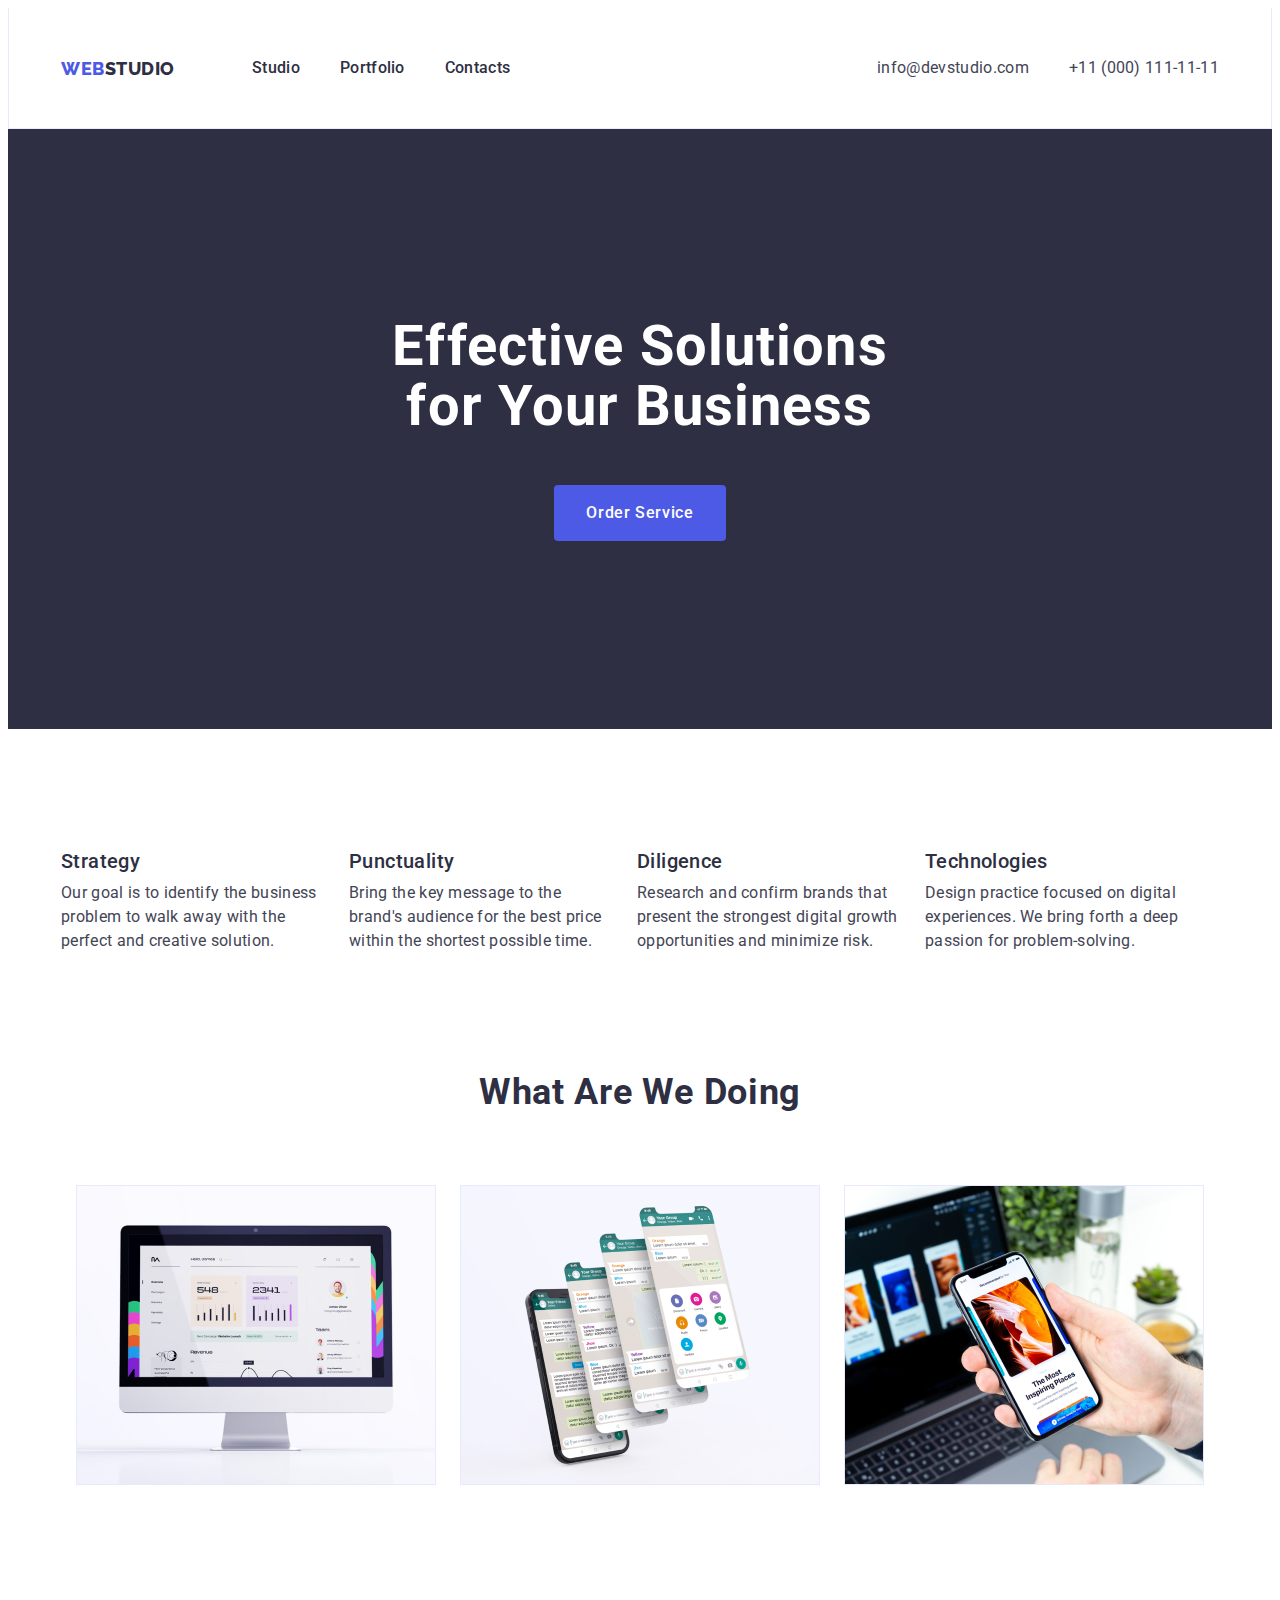
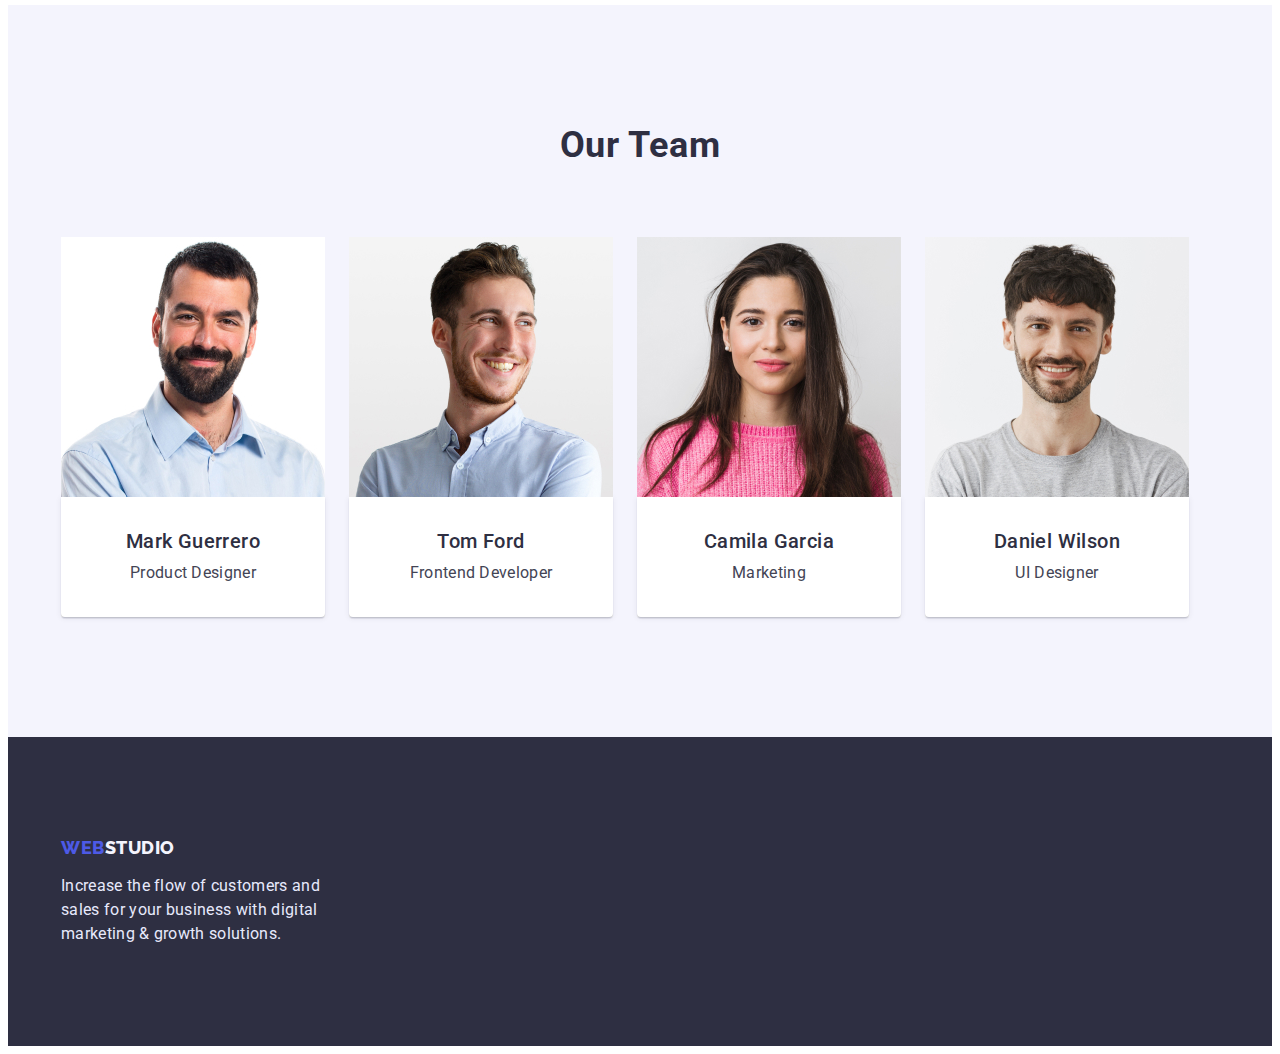
==== index.html @ a7edb8f1 "Initial commit" ====
<!DOCTYPE html>
<html lang="en">

<head>
    <meta charset="UTF-8">
    <meta http-equiv="X-UA-Compatible" content="IE=edge">
    <meta name="viewport" content="width=device-width, initial-scale=1.0">
    <title>WebStudio</title>

    <link rel="stylesheet" href="https://cdnjs.cloudflare.com/ajax/libs/modern-normalize/1.1.0/modern-normalize.min.css"
        integrity="sha512-wpPYUAdjBVSE4KJnH1VR1HeZfpl1ub8YT/NKx4PuQ5NmX2tKuGu6U/JRp5y+Y8XG2tV+wKQpNHVUX03MfMFn9Q=="
        crossorigin="anonymous" referrerpolicy="no-referrer" />
    <link rel="preconnect" href="https://fonts.googleapis.com">
    <link rel="preconnect" href="https://fonts.gstatic.com" crossorigin>
    <link href="https://fonts.googleapis.com/css2?family=Raleway:wght@800&family=Roboto:wght@400;500;700&display=swap"
        rel="stylesheet">

    <link rel="stylesheet" href="./css/styles.css">
</head>

<body>
    <!-- Шапка сайту. -->
    <header class="header">
        <div class="container header-container">
            <nav class="header-navigation"><!-- / слеш як силка, повернутись назад в <a href="/"> -->
                <a href="./index.html" class="logo-left link">
                    Web<span class="logo-right link">Studio</span>
                </a>
                <!--  Список елементів в якх є посилань -->
                <!-- header and links -->
                <ul class="header-list  list">
                    <li class="header-item">
                        <a class="nav-link link" href="./index.html">Studio</a>
                    </li>
                    <li class="header-item">
                        <a class="nav-link link" href="./portfolio.html">Portfolio</a>
                    </li>
                    <li class="header-item">
                        <a class="nav-link link" href="">Contacts</a>
                    </li>
                </ul>
            </nav>

            <!-- Список контактів  -->

            <address class="header-adderess">
                <ul class="adrdress-list list">
                    <li class="header-item">
                        <a class="address-link mail link" href="mailto:info@devstudio.com">info@devstudio.com</a>
                    </li>
                    <li class="header-item">
                        <a class="address-link phone link" href="tel:+110001111111"> +11 (000) 111-11-11</a>
                    </li>
                </ul>
            </address>
        </div>
    </header>
    <!-- hero image -  головний абзац сторінки  -->
    <main>
        <section class="hero-list">
            <div class="container">
                <h1 class="hero-title">Effective Solutions for Your Business</h1>
                <button type="button" class="button-hero">Order Service</button>
            </div>
        </section>


        <!-- section two  -->
        <section class="about">
            <div class="container">
                <h2 hidden class="section-title">Description</h2>
                <ul class="about-list list">
                    <li class="text-list">
                        <h3 class="about-headline-item">Strategy</h3>
                        <p class="about-text-item">Our goal is to identify the business
                            problem to walk away with the perfect and creative solution.</p>
                    </li>
                    <li class="text-list">
                        <h3 class="about-headline-item">Punctuality</h3>
                        <p class="about-text-item">Bring the key message to the brand's audience for the best price
                            within
                            the
                            shortest possible
                            time.
                        </p>
                    </li>
                    <li class="text-list">
                        <h3 class="about-headline-item">Diligence</h3>
                        <p class="about-text-item">Research and confirm brands that present the strongest digital growth
                            opportunities and minimize
                            risk.</p>
                    </li>
                    <li class="text-list">
                        <h3 class="about-headline-item">Technologies</h3>
                        <p class="about-text-item">Design practice focused on digital experiences. We bring forth a deep
                            passion
                            for
                            problem-solving.
                        </p>
                    </li>
                </ul>
            </div>
        </section>
        <!-- section tree -->
        <section class="doing">
            <div class="container">
                <h2 class="doing-title">What are we doing</h2>
                <ul class="doing-list list">
                    <li class="doing-item">
                        <img src="./images/image1.jpg" alt="The first picture" width="360">
                    </li>
                    <li class="doing-item">
                        <img src="./images/image2.jpg" alt="The second picture" width="360">
                    </li>
                    <li class="doing-item">
                        <img src="./images/image3.jpg" alt="The third picture" width="360">
                    </li>
                </ul>
            </div>
        </section>

        <!-- section four -->
        <section class="team">
            <div class="container">
                <h2 class="team-title">Our Team</h2>
                <ul class="team-list list">
                    <li class="team-img">
                        <img src="./images/employee1.jpg" alt="Mark Guerrero" width="264">
                        <div class="wrap-item">
                            <h3 class="team-headline-item">Mark Guerrero</h3>
                            <p class="team-text-item">Product Designer</p>
                        </div>
                    </li>
                    <li class="team-img">
                        <img src="./images/employee2.jpg" alt="Anna Lee" width="264">
                        <div class="wrap-item">
                            <h3 class="team-headline-item">Tom Ford</h3>
                            <p class="team-text-item">Frontend Developer</p>
                        </div>
                    </li>
                    <li class="team-img">
                        <img src="./images/employee3.jpg" alt="John Smith" width="264">
                        <div class="wrap-item">
                            <h3 class="team-headline-item">Camila Garcia</h3>
                            <p class="team-text-item">Marketing</p>
                        </div>
                    </li>
                    <li class="team-img">
                        <img src="./images/employee4.jpg" alt="Sarah Johnson" width="264">
                        <div class="wrap-item">
                            <h3 class="team-headline-item">Daniel Wilson</h3>
                            <p class="team-text-item">UI Designer</p>
                        </div>
                    </li>
                </ul>
            </div>
        </section>
    </main>
    <!-- Footer -->
    <footer class="footer-copyrigth">
        <div class="container">
            <a href="./index.html" class="logo-left link">
                Web<span class="logo-right-footer link">Studio</span>
            </a>
            <p class="footer-text">Increase the flow of customers and sales for your business with digital marketing &
                growth solutions.</p>
        </div>
    </footer>
</body>

</html>
---- css/styles.css ----
:root {
    --white-color: #FFFFFF;
    --color-navigation: #2E2F42;
    --logo-left: #4D5AE5;
    --logo-right: #2E2F42;
    --primary-text-color: #434455;
    --main-title-color: #ffffff;
    --background-color: #ffffff;
    --focus-hover: #404bbf;
    --btn-list-color: #ffffff;
    --btn-list-background: #404bbf;
    --background-title-color: #2e2f42;
}

p,
h1,
h2,
h3,
h4,
h5,
h6 {
    margin: 0;
}

ul {
    margin: 0;
    padding-left: 0;
}

button {
    cursor: pointer;
}

address {
    font-style: normal;
}

img {
    display: block;
}

body {
    font-family: "Roboto", sans-serif;
    color: var(--primary-text-color);
    background-color: var(--background-color);
}



/* ------------------------------------------------------------скидання---------------------------------------- */

.container {
    width: 1158px;
    padding-left: 15px;
    padding-right: 15px;
    margin: 0 auto;
}

.link {
    text-decoration: none;
}

.list {
    list-style: none;
}

/*------------------------------------------------------------- header----------------------------------------- */
.header {
    border: 1px solid #e7e9fc;
    border-top: transparent;
    padding: 24px 0px;
}

/*-------------------------------------------------------- logo------------------------------------------------ */
.logo-left {
    font-family: "Raleway", sans-serif;
    font-style: normal;
    font-weight: 800;
    font-size: 18px;
    line-height: 1.17;
    letter-spacing: 0.03em;
    text-transform: uppercase;
    color: var(--logo-left);
    box-sizing: content-box;
    width: 115px;
    margin-right: 76px;
}

.logo-right {
    color: var(--logo-right);
    margin-right: 75px;
}

/* navigation */

.header-navigation {
    display: flex;
    align-items: center;
    margin-right: auto;
}

.header-list {
    display: flex;
    gap: 40px;
}

.header-container {
    display: flex;
}

.nav-link {
    font-weight: 500;
    font-size: 16px;
    line-height: 1.5;
    letter-spacing: 0.02em;
    color: var(--color-navigation);
    text-decoration: none;
}

.nav-link:is(:hover, :focus) {
    color: var(--focus-hover);
}

/*--------------------------------------------- address header --------------------------------------------------*/

.header-adderess {}

.address-link {
    font-family: 'Roboto';
    font-style: normal;
    font-weight: 400;
    font-size: 16px;
    line-height: 24px;
    letter-spacing: 0.02em;
    color: var(--color-addres-link);
    text-decoration: none;
}

.address-link:is(:hover, :focus) {
    color: var(--focus-hover);
}

.adrdress-list {
    display: flex;
    align-items: center;
    margin-top: 24px;
    margin-bottom: 24px;
}

.mail {
    margin-right: 40px;
}

.phone {
    width: 150px;
}


/**------------------------------------------------ HERO-SECTION -------------------------------------------------*/

.hero-list {
    display: flex;
    background-color: var(--background-title-color);
    align-items: center;
    padding: 188px 0;
}

.hero-title {
    font-weight: 700;
    font-size: 56px;
    line-height: 1.07;
    text-align: center;
    letter-spacing: 0.02em;
    color: var(--main-title-color);
    width: 496px;
    margin: 0 auto;
}

.button-hero {
    font-family: "Roboto", sans-serif;
    font-style: normal;
    font-weight: 500;
    font-size: 16px;
    line-height: 1.5;
    letter-spacing: 0.04em;
    color: var(--main-title-color);
    background-color: #4d5ae5;
    cursor: pointer;
    border-radius: 4px;
    border: none;
    margin: 0 auto;
    display: flex;
    padding: 16px 32px;
    margin-top: 48px;
}

.button-hero:is(:focus, :hover) {
    background-color: var(--focus-hover);

}


/** ---------------------------------------------------SECTION two-------------------------------------------- */

.about {
    padding-top: 120px;
    padding-bottom: 120px;
}



.section-title {
    font-weight: 500;
    font-size: 20px;
    line-height: 1.2;
    letter-spacing: 0.02em;
    color: #2e2f42;
}

.about-list {
    display: flex;
    align-items: center;
    gap: 24px;
}

.text-list {
    width: 264px;
}

.about-headline-item {
    font-weight: 500;
    font-size: 20px;
    line-height: 1.2;
    letter-spacing: 0.02em;
    margin-bottom: 8px;
    color: var(--background-title-color);
}

.about-text-item {
    font-weight: 400;
    font-size: 16px;
    line-height: 1.5;
    letter-spacing: 0.02em;
    color: var(--primary-text-color);
}

/** -------------------------------------------------------SECTION TREE------------------------------------------ */
.doing {
    padding-bottom: 120px;
}

.doing-title {
    font-weight: 700;
    font-size: 36px;
    line-height: 1.11;
    text-align: center;
    letter-spacing: 0.02em;
    text-transform: capitalize;
    color: var(--background-title-color);
    margin-bottom: 72px;
}

.doing-list {
    display: flex;
    flex-wrap: wrap;
    gap: 24px;
    align-items: center;
    justify-content: center;
}

.doing-item {}

/*------------------------------------------------------------ SECTION FOUR ------------------------------------------------------------------*/
.team {
    padding-bottom: 120px;
    padding-top: 120px;
    background-color: #F4F4FD;
}

.team-title {
    margin-bottom: 72px;
    font-weight: 700;
    font-size: 36px;
    line-height: 40px;
    text-align: center;
    letter-spacing: 0.02em;
    text-transform: capitalize;
    color: var(--background-title-color);
}

.team-list {
    display: flex;
    align-items: center;
    gap: 24px;
}

.team-img {
    background-color: #FFFFFF;
}

.team-headline-item {
    font-weight: 500;
    font-size: 20px;
    line-height: 24px;
    text-align: center;
    letter-spacing: 0.02em;
    margin-bottom: 8px;
    color: var(--background-title-color);
}

.team-text-item {
    font-weight: 400;
    font-size: 16px;
    line-height: 24px;
    text-align: center;
    letter-spacing: 0.02em;
    color: var(--primary-text-color);
}

.wrap-item {
    padding-top: 32px;
    padding-left: 16px;
    padding-bottom: 32px;
    padding-right: 16px;
    box-shadow: 0px 1px 6px rgba(46, 47, 66, 0.08),
        0px 1px 1px rgba(46, 47, 66, 0.16), 0px 2px 1px rgba(46, 47, 66, 0.08);
    border-radius: 0px 0px 4px 4px;
}

/*----------------------------------------------------------------- FOOTER-------------------------------------------------------------------- */
.footer-copyrigth {
    padding-bottom: 100px;
    padding-top: 100px;
    background: #2E2F42;
}

.logo-left {
    font-family: 'Raleway';
    font-style: normal;
    font-weight: 800;
    font-size: 18px;
    line-height: 21px;
    display: flex;
    align-items: center;
    letter-spacing: 0.03em;
    text-transform: uppercase;
    color: #4D5AE5;
}

.logo-right-footer {
    font-family: 'Raleway';
    font-style: normal;
    font-weight: 800;
    font-size: 18px;
    line-height: 21px;
    display: flex;
    align-items: center;
    letter-spacing: 0.03em;
    text-transform: uppercase;
    color: #F4F4FD;
}

.footer-text {
    font-weight: 400;
    font-size: 16px;
    line-height: 1.5;
    letter-spacing: 0.02em;
    color: #E7E9FC;
    margin-top: 16px;
    width: 264px;
}

/*------------------------------------------------------------ PORTFOLIO----------------------------------------- */
.section-portfolio {
    background-color: var(--background-color);
    padding-bottom: 120px;
    padding-top: 96px;
}

.portfolio-btn-list {
    display: flex;
    gap: 24px;
    flex-direction: row;
    justify-content: center;
    align-items: center;
    margin-bottom: 72px;
}

.portfolio-list {
    display: flex;
    flex-wrap: wrap;
    gap: 48px 24px;
}

.portfolio-item {
    width: calc((100% - 48px) / 3);
}

.portfolio-subject {
    font-weight: 500;
    font-size: 20px;
    line-height: 24px;
    letter-spacing: 0.02em;
    color: var(--background-title-color);
    margin-bottom: 8px;
}

.text-item {
    font-weight: 400;
    font-size: 16px;
    line-height: 24px;
    letter-spacing: 0.02em;
    color: var(--primary-text-color);
}

.portfolio-wrap {
    padding-top: 32px;
    padding-left: 16px;
    padding-bottom: 32px;
    padding-right: 16px;
    border: 1px solid #e7e9fc;
    border-top: transparent;
}




/*------------------------------------------------------- SECTION BUTTON----------------------------------------- */

.btn-list {
    font-family: "Roboto", sans-serif;
    font-weight: 500;
    font-size: 16px;
    line-height: 1.5;
    letter-spacing: 0.04em;
    color: #4D5AE5;
    background-color: #F4F4FD;
    cursor: pointer;
    background: #F4F4FD;
    border: 1px solid #E7E9FC;
    border-radius: 4px;
    padding: 12px 24px;
}

.btn-list:is(:hover, :focus) {
    color: var(--btn-list-color);
    background-color: var(--btn-list-background);
}
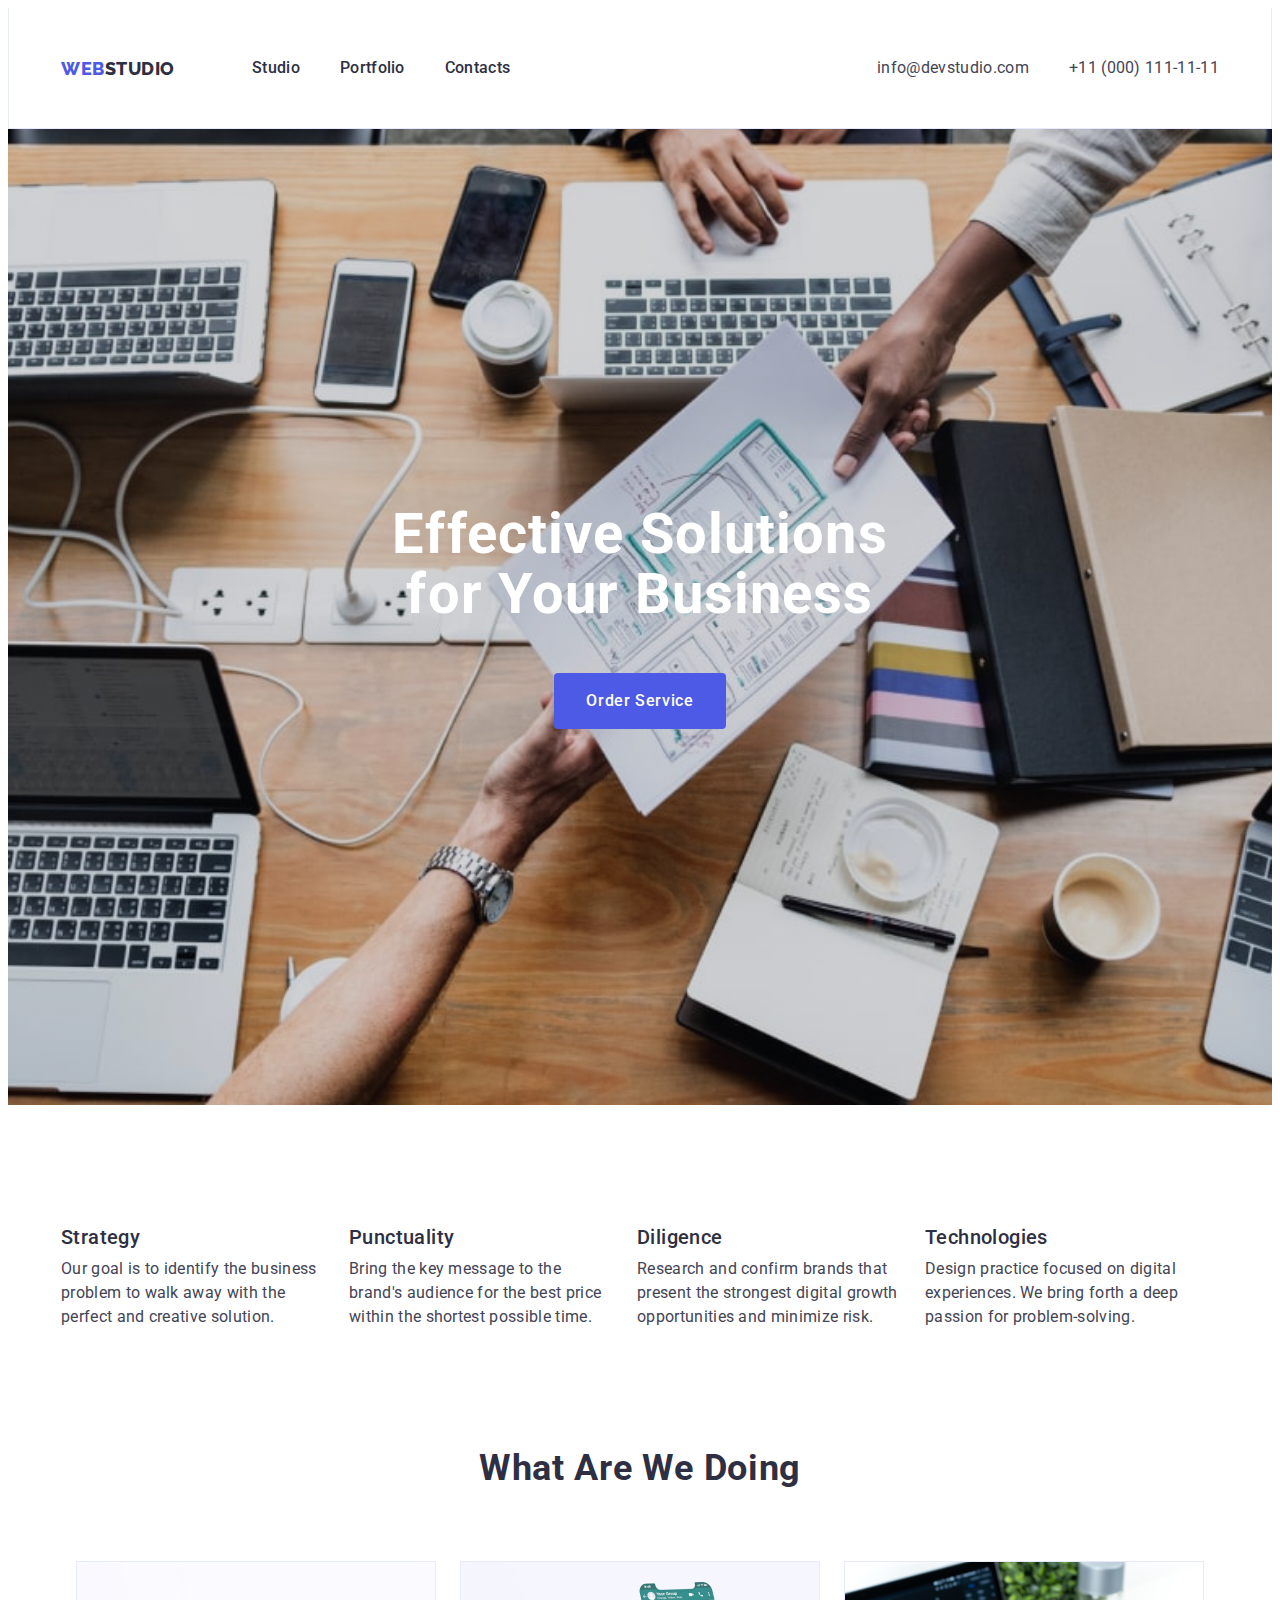
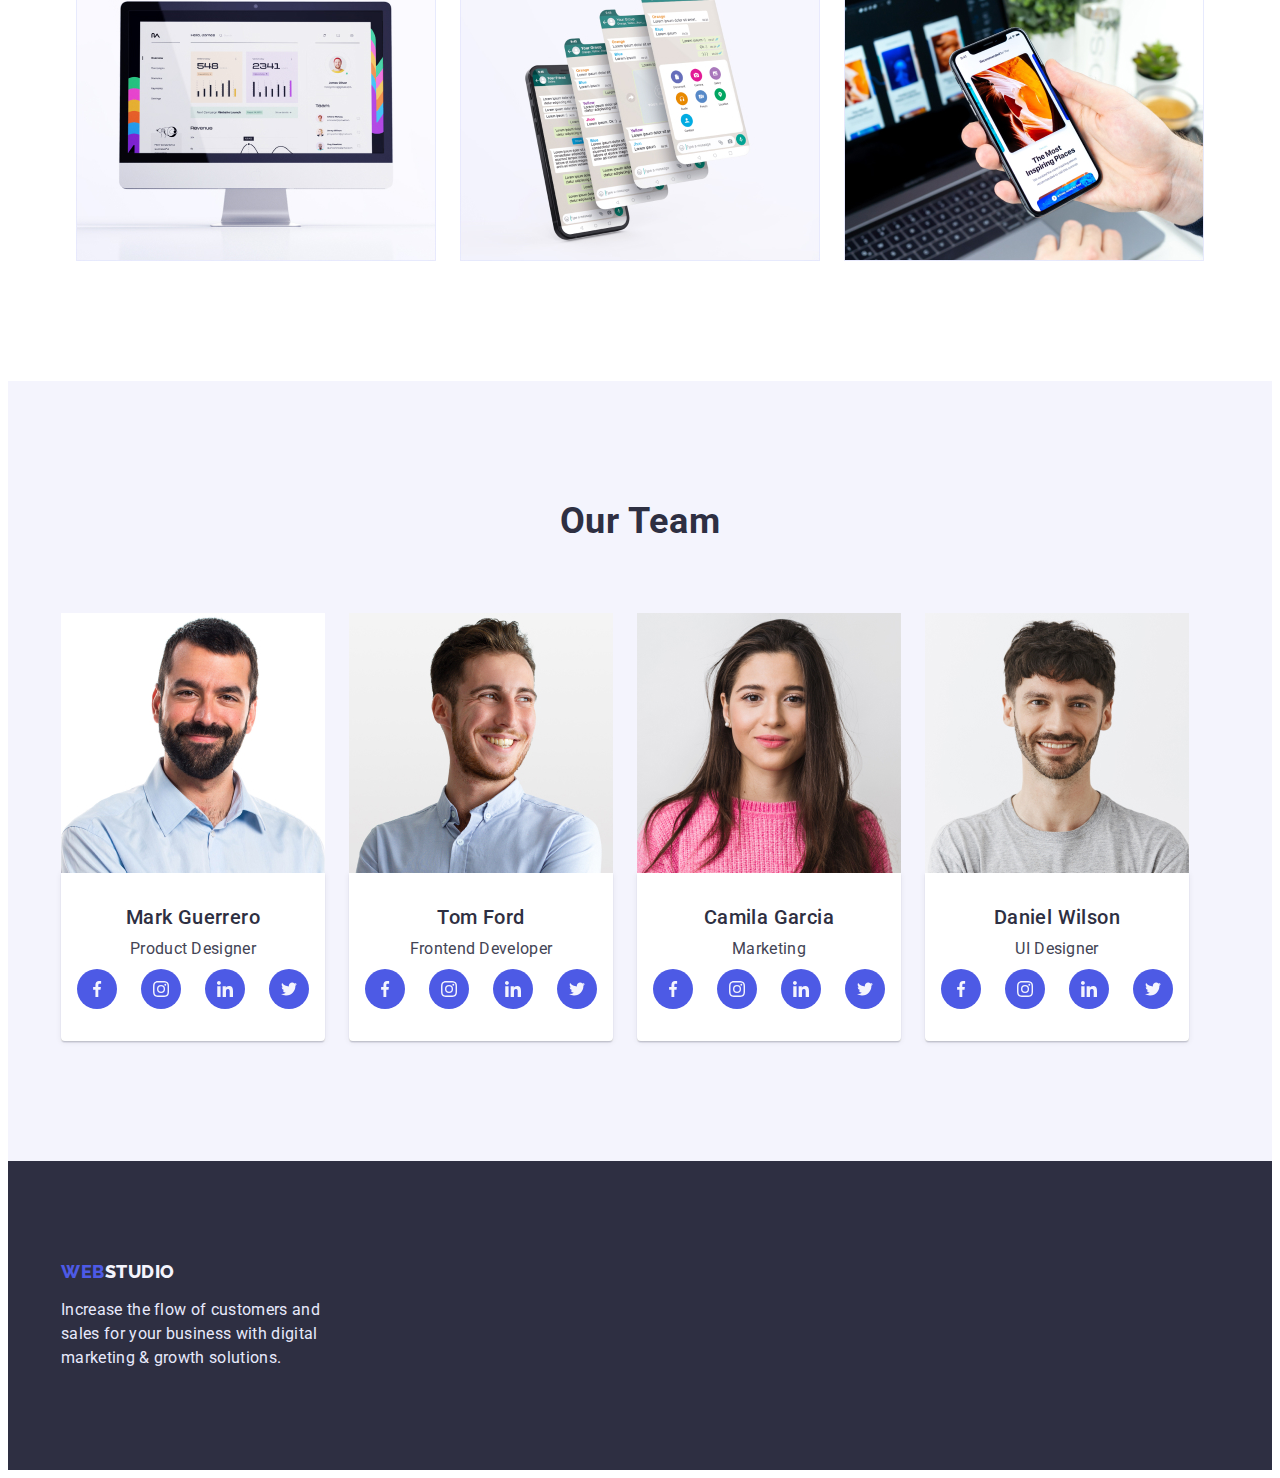
==== commit d301a16c: "добавив соц іконки" ====
--- a/index.html
+++ b/index.html
@@ -59,8 +59,10 @@
     <main>
         <section class="hero-list">
             <div class="container">
-                <h1 class="hero-title">Effective Solutions for Your Business</h1>
-                <button type="button" class="button-hero">Order Service</button>
+                <div class="hero-wrap">
+                    <h1 class="hero-title">Effective Solutions for Your Business</h1>
+                    <button type="button" class="button-hero">Order Service</button>
+                </div>
             </div>
         </section>
 
@@ -126,30 +128,150 @@
                 <ul class="team-list list">
                     <li class="team-img">
                         <img src="./images/employee1.jpg" alt="Mark Guerrero" width="264">
-                        <div class="wrap-item">
+                        <div class="team-wrap-item">
                             <h3 class="team-headline-item">Mark Guerrero</h3>
                             <p class="team-text-item">Product Designer</p>
+                            <ul class="team-soc-list list">
+                                <li class="team-soc-item">
+                                    <a href="" class="team-soc-link link">
+                                        <svg class="team-soc-icon" width="16px" height="16px">
+                                            <use href="./images/soc-photo/icons-soc.svg#icon-facebook"></use>
+                                        </svg>
+                                    </a>
+                                </li>
+                                <li class="team-soc-item">
+                                    <a href="" class="team-soc-link link">
+                                        <svg class="team-soc-icon" width="16px" height="16px">
+                                            <use href="./images/soc-photo/icons-soc.svg#icon-instagram"></use>
+                                        </svg>
+                                    </a>
+                                </li>
+                                <li class="team-soc-item">
+                                    <a href="" class="team-soc-link link">
+                                        <svg class="team-soc-icon" width="16px" height="16px">
+                                            <use href="./images/soc-photo/icons-soc.svg#icon-linkedin"></use>
+                                        </svg>
+                                    </a>
+                                </li>
+                                <li class="team-soc-item">
+                                    <a href="" class="team-soc-link link">
+                                        <svg class="team-soc-icon" width="16px" height="16px">
+                                            <use href="./images/soc-photo/icons-soc.svg#icon-twitter"></use>
+                                        </svg>
+                                    </a>
+                                </li>
+                            </ul>
                         </div>
                     </li>
                     <li class="team-img">
                         <img src="./images/employee2.jpg" alt="Anna Lee" width="264">
-                        <div class="wrap-item">
+                        <div class="team-wrap-item">
                             <h3 class="team-headline-item">Tom Ford</h3>
                             <p class="team-text-item">Frontend Developer</p>
+                            <ul class="team-soc-list list">
+                                <li class="team-soc-item">
+                                    <a href="" class="team-soc-link link">
+                                        <svg class="team-soc-icon" width="16px" height="16px">
+                                            <use href="./images/soc-photo/icons-soc.svg#icon-facebook"></use>
+                                        </svg>
+                                    </a>
+                                </li>
+                                <li class="team-soc-item">
+                                    <a href="" class="team-soc-link link">
+                                        <svg class="team-soc-icon" width="16px" height="16px">
+                                            <use href="./images/soc-photo/icons-soc.svg#icon-instagram"></use>
+                                        </svg>
+                                    </a>
+                                </li>
+                                <li class="team-soc-item">
+                                    <a href="" class="team-soc-link link">
+                                        <svg class="team-soc-icon" width="16px" height="16px">
+                                            <use href="./images/soc-photo/icons-soc.svg#icon-linkedin"></use>
+                                        </svg>
+                                    </a>
+                                </li>
+                                <li class="team-soc-item">
+                                    <a href="" class="team-soc-link link">
+                                        <svg class="team-soc-icon" width="16px" height="16px">
+                                            <use href="./images/soc-photo/icons-soc.svg#icon-twitter"></use>
+                                        </svg>
+                                    </a>
+                                </li>
+                            </ul>
                         </div>
                     </li>
                     <li class="team-img">
                         <img src="./images/employee3.jpg" alt="John Smith" width="264">
-                        <div class="wrap-item">
+                        <div class="team-wrap-item">
                             <h3 class="team-headline-item">Camila Garcia</h3>
                             <p class="team-text-item">Marketing</p>
+                            <ul class="team-soc-list list">
+                                <li class="team-soc-item">
+                                    <a href="" class="team-soc-link link">
+                                        <svg class="team-soc-icon" width="16px" height="16px">
+                                            <use href="./images/soc-photo/icons-soc.svg#icon-facebook"></use>
+                                        </svg>
+                                    </a>
+                                </li>
+                                <li class="team-soc-item">
+                                    <a href="" class="team-soc-link link">
+                                        <svg class="team-soc-icon" width="16px" height="16px">
+                                            <use href="./images/soc-photo/icons-soc.svg#icon-instagram"></use>
+                                        </svg>
+                                    </a>
+                                </li>
+                                <li class="team-soc-item">
+                                    <a href="" class="team-soc-link link">
+                                        <svg class="team-soc-icon" width="16px" height="16px">
+                                            <use href="./images/soc-photo/icons-soc.svg#icon-linkedin"></use>
+                                        </svg>
+                                    </a>
+                                </li>
+                                <li class="team-soc-item">
+                                    <a href="" class="team-soc-link link">
+                                        <svg class="team-soc-icon" width="16px" height="16px">
+                                            <use href="./images/soc-photo/icons-soc.svg#icon-twitter"></use>
+                                        </svg>
+                                    </a>
+                                </li>
+                            </ul>
                         </div>
                     </li>
                     <li class="team-img">
                         <img src="./images/employee4.jpg" alt="Sarah Johnson" width="264">
-                        <div class="wrap-item">
+                        <div class="team-wrap-item">
                             <h3 class="team-headline-item">Daniel Wilson</h3>
                             <p class="team-text-item">UI Designer</p>
+                            <ul class="team-soc-list list">
+                                <li class="team-soc-item">
+                                    <a href="" class="team-soc-link link">
+                                        <svg class="team-soc-icon" width="16px" height="16px">
+                                            <use href="./images/soc-photo/icons-soc.svg#icon-facebook"></use>
+                                        </svg>
+                                    </a>
+                                </li>
+                                <li class="team-soc-item">
+                                    <a href="" class="team-soc-link link">
+                                        <svg class="team-soc-icon" width="16px" height="16px">
+                                            <use href="./images/soc-photo/icons-soc.svg#icon-instagram"></use>
+                                        </svg>
+                                    </a>
+                                </li>
+                                <li class="team-soc-item">
+                                    <a href="" class="team-soc-link link">
+                                        <svg class="team-soc-icon" width="16px" height="16px">
+                                            <use href="./images/soc-photo/icons-soc.svg#icon-linkedin"></use>
+                                        </svg>
+                                    </a>
+                                </li>
+                                <li class="team-soc-item">
+                                    <a href="" class="team-soc-link link">
+                                        <svg class="team-soc-icon" width="16px" height="16px">
+                                            <use href="./images/soc-photo/icons-soc.svg#icon-twitter"></use>
+                                        </svg>
+                                    </a>
+                                </li>
+                            </ul>
                         </div>
                     </li>
                 </ul>
--- a/css/styles.css
+++ b/css/styles.css
@@ -158,11 +158,21 @@
 
 /**------------------------------------------------ HERO-SECTION -------------------------------------------------*/
 
+
 .hero-list {
     display: flex;
     background-color: var(--background-title-color);
     align-items: center;
+    background-color: #7e8291;
+    background-image: linear-gradient(rgba(25, 28, 38, 0.2), rgba(25, 28, 38, 0.2)), url(../images/hero-bg-min.jpg);
+    background-repeat: repeat;
+    background-position: center;
+    background-size: cover;
+    flex-grow: 1;
     padding: 188px 0;
+    max-width: 1440px;
+    height: 600px;
+    margin: 0 auto;
 }
 
 .hero-title {
@@ -315,9 +325,10 @@
     text-align: center;
     letter-spacing: 0.02em;
     color: var(--primary-text-color);
-}
-
-.wrap-item {
+    margin-bottom: 8px;
+}
+
+.team-wrap-item {
     padding-top: 32px;
     padding-left: 16px;
     padding-bottom: 32px;
@@ -325,6 +336,32 @@
     box-shadow: 0px 1px 6px rgba(46, 47, 66, 0.08),
         0px 1px 1px rgba(46, 47, 66, 0.16), 0px 2px 1px rgba(46, 47, 66, 0.08);
     border-radius: 0px 0px 4px 4px;
+}
+
+.team-soc-list {
+    display: flex;
+    justify-content: center;
+    gap: 24px;
+}
+
+.team-soc-item {
+    width: 40px;
+    height: 40px;
+}
+
+.team-soc-link {
+    width: 100%;
+    height: 100%;
+    border-radius: 50%;
+    background-color: var(--logo-left);
+    display: inline-block;
+    display: flex;
+    align-items: center;
+    justify-content: center;
+}
+
+.team-soc-icon {
+    fill: var(--background-color);
 }
 
 /*----------------------------------------------------------------- FOOTER-------------------------------------------------------------------- */
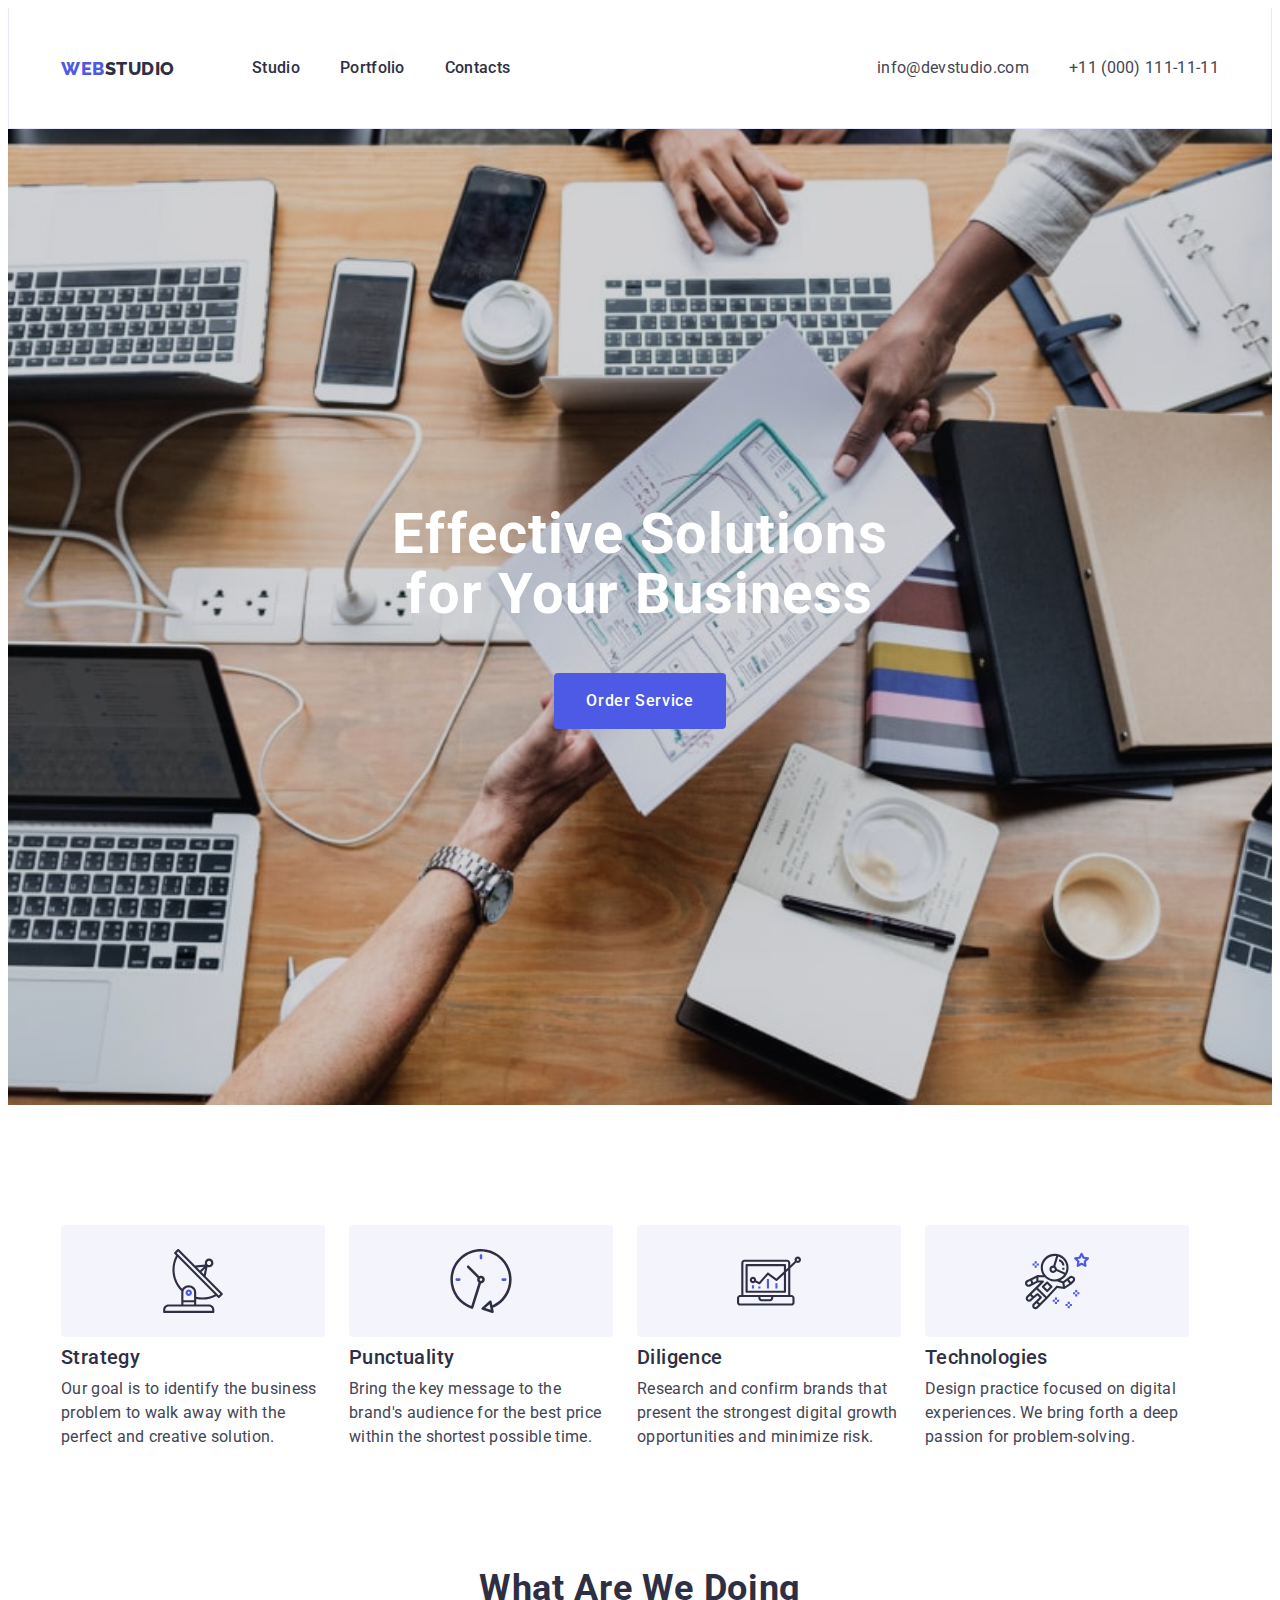
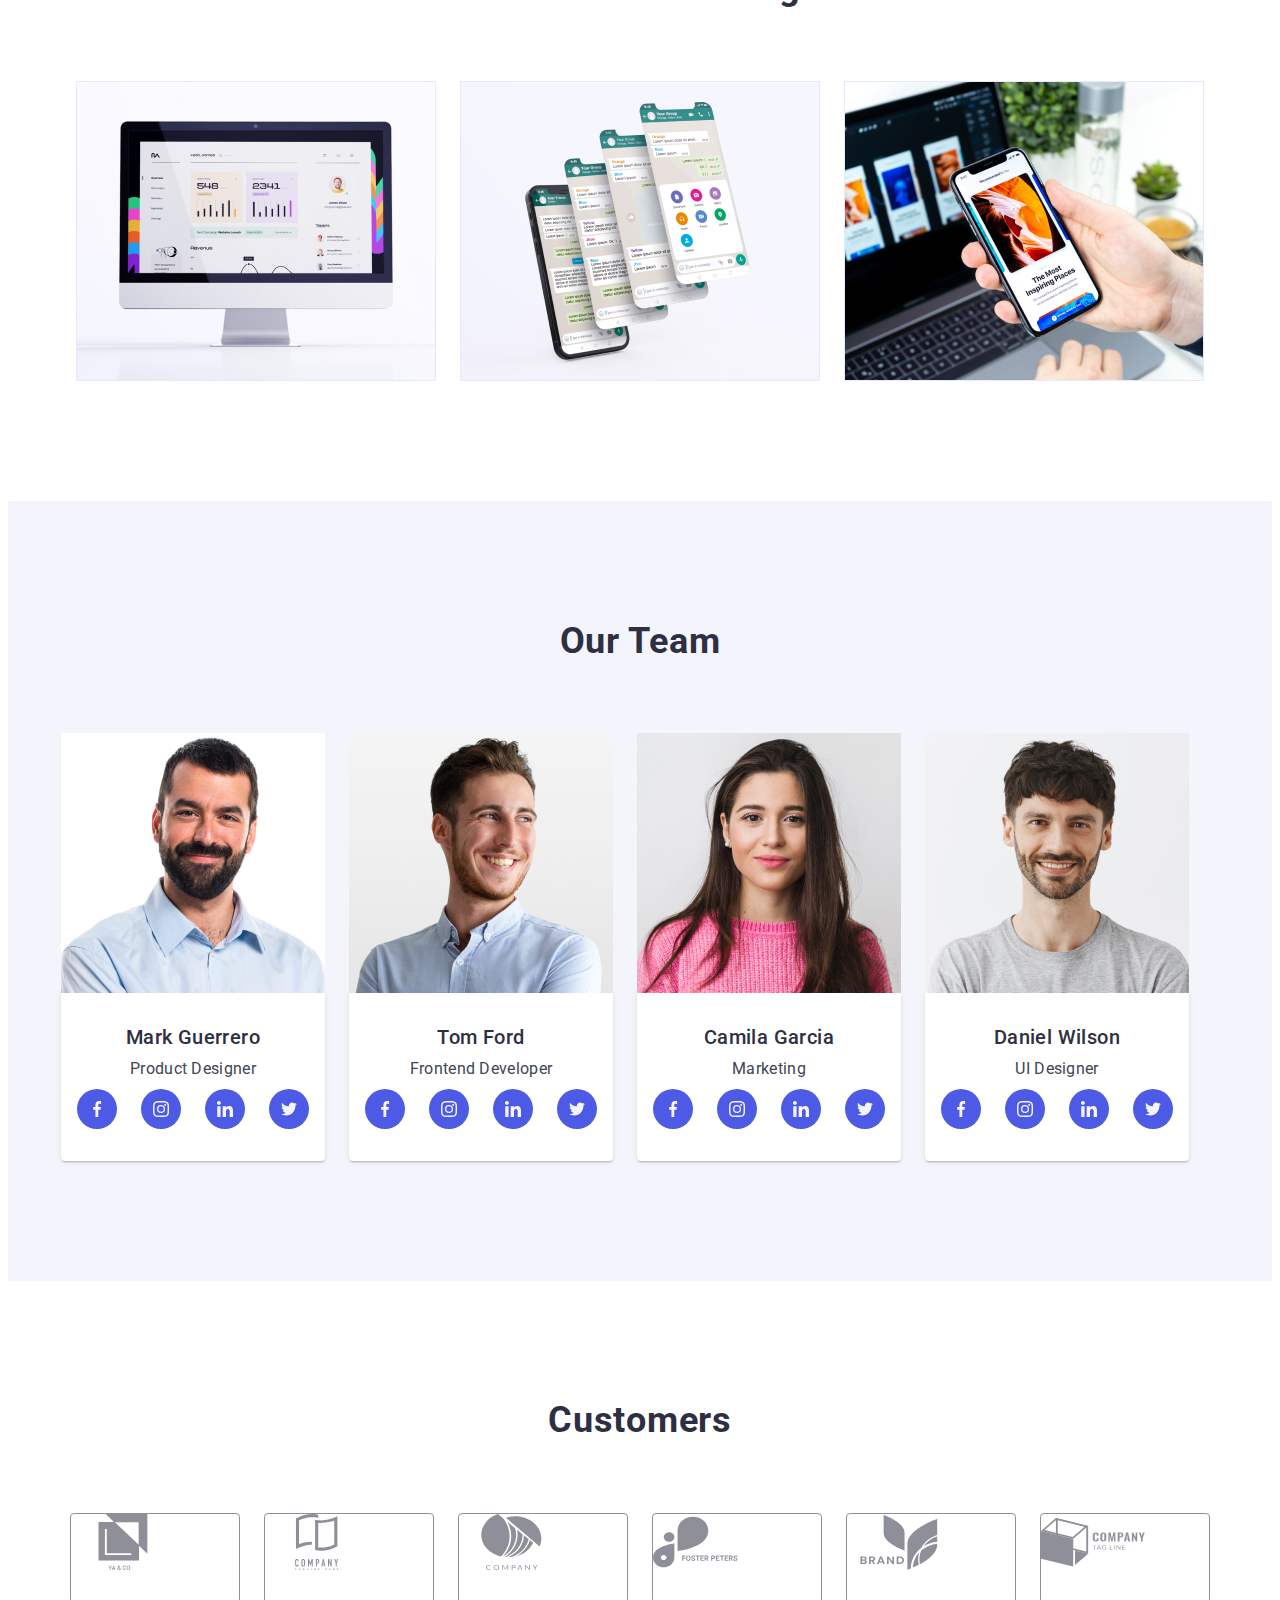
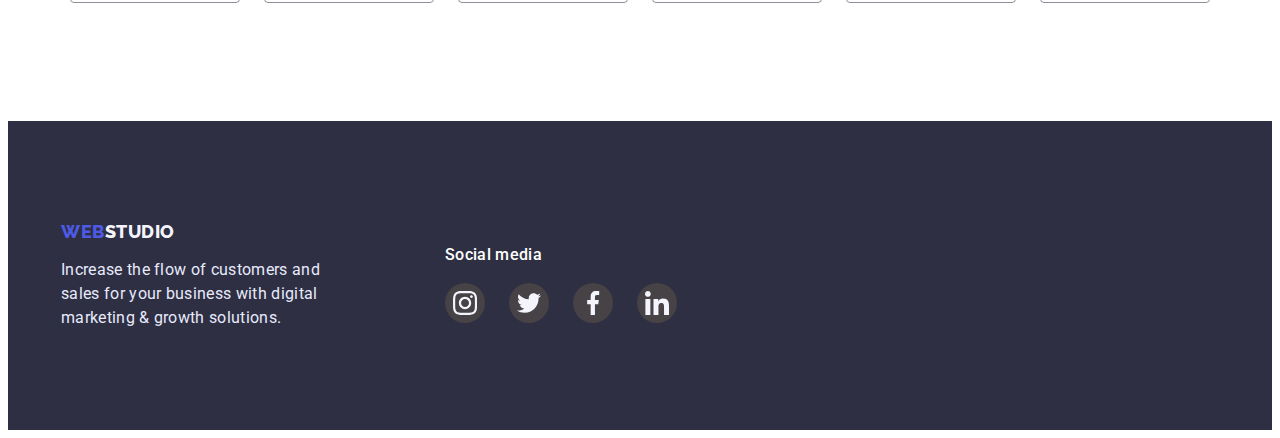
==== commit 6fb2333b: "футер та кастомс" ====
--- a/index.html
+++ b/index.html
@@ -73,13 +73,27 @@
                 <h2 hidden class="section-title">Description</h2>
                 <ul class="about-list list">
                     <li class="text-list">
+                        <div class="about-icon-design">
+                            <svg class="about-icon" width="64px" height="64px">
+                                <use href="./images/about/about-image.svg#icon-antenna"></use>
+                            </svg>
+                        </div>
                         <h3 class="about-headline-item">Strategy</h3>
-                        <p class="about-text-item">Our goal is to identify the business
-                            problem to walk away with the perfect and creative solution.</p>
+                        <p class="about-text-item">
+                            Our goal is to identify the business
+                            problem to walk away with the perfect and creative solution.
+                        </p>
+
                     </li>
                     <li class="text-list">
+                        <div class="about-icon-design">
+                            <svg class="about-icon" width="64px" height="64px">
+                                <use href="./images/about/about-image.svg#icon-clock"></use>
+                            </svg>
+                        </div>
                         <h3 class="about-headline-item">Punctuality</h3>
-                        <p class="about-text-item">Bring the key message to the brand's audience for the best price
+                        <p class="about-text-item">
+                            Bring the key message to the brand's audience for the best price
                             within
                             the
                             shortest possible
@@ -87,14 +101,27 @@
                         </p>
                     </li>
                     <li class="text-list">
+                        <div class="about-icon-design">
+                            <svg class="about-icon" width="64px" height="64px">
+                                <use href="./images/about/about-image.svg#icon-diagram"></use>
+                            </svg>
+                        </div>
                         <h3 class="about-headline-item">Diligence</h3>
-                        <p class="about-text-item">Research and confirm brands that present the strongest digital growth
+                        <p class="about-text-item">
+                            Research and confirm brands that present the strongest digital growth
                             opportunities and minimize
-                            risk.</p>
+                            risk.
+                        </p>
                     </li>
                     <li class="text-list">
+                        <div class="about-icon-design">
+                            <svg class="about-icon" width="64px" height="64px">
+                                <use href="./images/about/about-image.svg#icon-astronaut"></use>
+                            </svg>
+                        </div>
                         <h3 class="about-headline-item">Technologies</h3>
-                        <p class="about-text-item">Design practice focused on digital experiences. We bring forth a deep
+                        <p class="about-text-item">
+                            Design practice focused on digital experiences. We bring forth a deep
                             passion
                             for
                             problem-solving.
@@ -277,15 +304,112 @@
                 </ul>
             </div>
         </section>
+        <!-- Customers -->
+        <section class="customers">
+            <div class="container">
+                <h2 class="customers-title">Customers</h2>
+                <ul class="customers-list list">
+                    <li class="customers-item">
+                        <a href="" class="customers-link link">
+                            <svg class="customers-icon">
+                                <use href="./images/Customers/customers-icon.svg#icon-yaco" width="104px" height="56px">
+                                </use>
+                            </svg>
+                        </a>
+                    </li>
+                    <li class="customers-item">
+                        <a href="" class="customers-link link">
+                            <svg class="customers-icon">
+                                <use href="./images/Customers/customers-icon.svg#icon-taglinehere" width="104px"
+                                    height="56px"></use>
+                            </svg>
+                        </a>
+                    </li>
+                    <li class="customers-item">
+                        <a href="" class="customers-link link">
+                            <svg class="customers-icon">
+                                <use href="./images/Customers/customers-icon.svg#icon-company" width="104px"
+                                    height="56px">
+                                </use>
+                            </svg>
+                        </a>
+                    </li>
+                    <li class="customers-item">
+                        <a href="" class="customers-link link">
+                            <svg class="customers-icon">
+                                <use href="./images/Customers/customers-icon.svg#icon-foster" width="104px"
+                                    height="56px">
+                                </use>
+                            </svg>
+                        </a>
+                    </li>
+                    <li class="customers-item">
+                        <a href="" class="customers-link link">
+                            <svg class="customers-icon">
+                                <use href="./images/Customers/customers-icon.svg#icon-brand" width="104px"
+                                    height="56px">
+                                </use>
+                            </svg>
+                        </a </li>
+                    <li class="customers-item">
+                        <a href="" class="customers-link link">
+                            <svg class="customers-icon">
+                                <use href="./images/Customers/customers-icon.svg#icon-tagline" width="104px"
+                                    height="56px">
+                                </use>
+                            </svg>
+                        </a>
+                    </li>
+                </ul>
+                <div>
+        </section>
     </main>
     <!-- Footer -->
     <footer class="footer-copyrigth">
-        <div class="container">
-            <a href="./index.html" class="logo-left link">
-                Web<span class="logo-right-footer link">Studio</span>
-            </a>
-            <p class="footer-text">Increase the flow of customers and sales for your business with digital marketing &
-                growth solutions.</p>
+        <div class="container footer-container">
+            <div class="footer-logo">
+                <a href="./index.html" class="logo-left link">
+                    Web<span class="logo-right-footer link">Studio</span>
+                </a>
+                <p class="footer-text">Increase the flow of customers and sales for your business with digital
+                    marketing
+                    &
+                    growth solutions.
+                </p>
+            </div>
+            <div class="footer-soc">
+                <p class="footer-title">Social media</p>
+                <ul class="footer-soc-list list">
+                    <li class="footer-soc-item">
+                        <a href="" class="footer-soc-link link">
+                            <svg class="footer-soc-icon" width="24px" height="24px">
+                                <use href="./images/footer/footer-soc.svg#icon-instagram"></use>
+                            </svg>
+                        </a>
+                    </li>
+                    <li class="footer-soc-item">
+                        <a href="" class="footer-soc-link link">
+                            <svg class="footer-soc-icon" width="24px" height="24px">
+                                <use href="./images/footer/footer-soc.svg#icon-twitter"></use>
+                            </svg>
+                        </a>
+                    </li>
+                    <li class="footer-soc-item">
+                        <a href="" class="footer-soc-link link">
+                            <svg class="footer-soc-icon" width="24px" height="24px">
+                                <use href="./images/footer/footer-soc.svg#icon-facebook"></use>
+                            </svg>
+                        </a>
+                    </li>
+                    <li class="footer-soc-item">
+                        <a href="" class="footer-soc-link link">
+                            <svg class="footer-soc-icon" width="24px" height="24px">
+                                <use href="./images/footer/footer-soc.svg#icon-linkedin"></use>
+                            </svg>
+                        </a>
+                    </li>
+                </ul>
+            </div>
         </div>
     </footer>
 </body>
--- a/css/styles.css
+++ b/css/styles.css
@@ -10,6 +10,8 @@
     --btn-list-color: #ffffff;
     --btn-list-background: #404bbf;
     --background-title-color: #2e2f42;
+    --icon-background-about: #F4F4FD;
+    --footer-soc-color: #464245;
 }
 
 p,
@@ -219,6 +221,17 @@
 
 
 
+.about-icon-design {
+    width: 264px;
+    height: 112px;
+    background-color: var(--icon-background-about);
+    border-radius: 4px;
+    display: flex;
+    align-items: center;
+    justify-content: center;
+    margin-bottom: 8px;
+}
+
 .section-title {
     font-weight: 500;
     font-size: 20px;
@@ -364,6 +377,56 @@
     fill: var(--background-color);
 }
 
+/* ---------------------------------------------------------CUSTOMERS-------------------------------------------- */
+.customers {
+    display: flex;
+    align-items: center;
+    padding-top: 120px;
+    padding-bottom: 120px;
+}
+
+.customers-title {
+    font-weight: 700;
+    font-size: 36px;
+    line-height: 1.11;
+    text-align: center;
+    letter-spacing: 0.02em;
+    text-transform: capitalize;
+    color: var(--background-title-color);
+    margin-bottom: 72px;
+}
+
+.customers-list {
+    display: flex;
+    justify-content: center;
+    gap: 24px;
+}
+
+.customers-item {
+    height: 88px;
+    width: calc((100%- 120px) / 6);
+}
+
+.customers-link {}
+
+.customers-icon {
+    display: block;
+    justify-content: center;
+    align-items: center;
+    border: 1px solid #8E8F99;
+    border-radius: 4px;
+    width: 168px;
+    height: 88px;
+    fill: #afb1b8;
+    margin: 0 auto;
+}
+
+.customers-icon:hover,
+.customers-icon:focus {
+    border: 1px solid var(--focus-hover);
+    color: var(--focus-hover);
+}
+
 /*----------------------------------------------------------------- FOOTER-------------------------------------------------------------------- */
 .footer-copyrigth {
     padding-bottom: 100px;
@@ -405,6 +468,53 @@
     color: #E7E9FC;
     margin-top: 16px;
     width: 264px;
+}
+
+.footer-soc {
+    padding-left: 120px;
+}
+
+.footer-logo {}
+
+.footer-container {
+    display: flex;
+    align-items: center;
+}
+
+.footer-title {
+    font-style: normal;
+    font-weight: 500;
+    font-size: 16px;
+    line-height: calc(24 / 16);
+    letter-spacing: 0.02em;
+    color: #FFFFFF;
+}
+
+.footer-soc-list {
+    display: flex;
+    justify-content: center;
+    gap: 24px;
+}
+
+.footer-soc-item {
+    width: 40px;
+    height: 40px;
+}
+
+.footer-soc-link {
+    width: 100%;
+    height: 100%;
+    border-radius: 50%;
+    background-color: var(--footer-soc-color);
+    display: inline-block;
+    display: flex;
+    align-items: center;
+    justify-content: center;
+    margin-top: 16px;
+}
+
+.footer-soc-icon {
+    fill: var(--background-color);
 }
 
 /*------------------------------------------------------------ PORTFOLIO----------------------------------------- */
@@ -459,6 +569,10 @@
     border-top: transparent;
 }
 
+.portfolio-wrap:hover,
+.portfolio-wrap:focus {
+    box-shadow: 0px 1px 6px rgba(46, 47, 66, 0.08), 0px 1px 1px rgba(46, 47, 66, 0.16), 0px 2px 1px rgba(46, 47, 66, 0.08);
+}
 
 
 
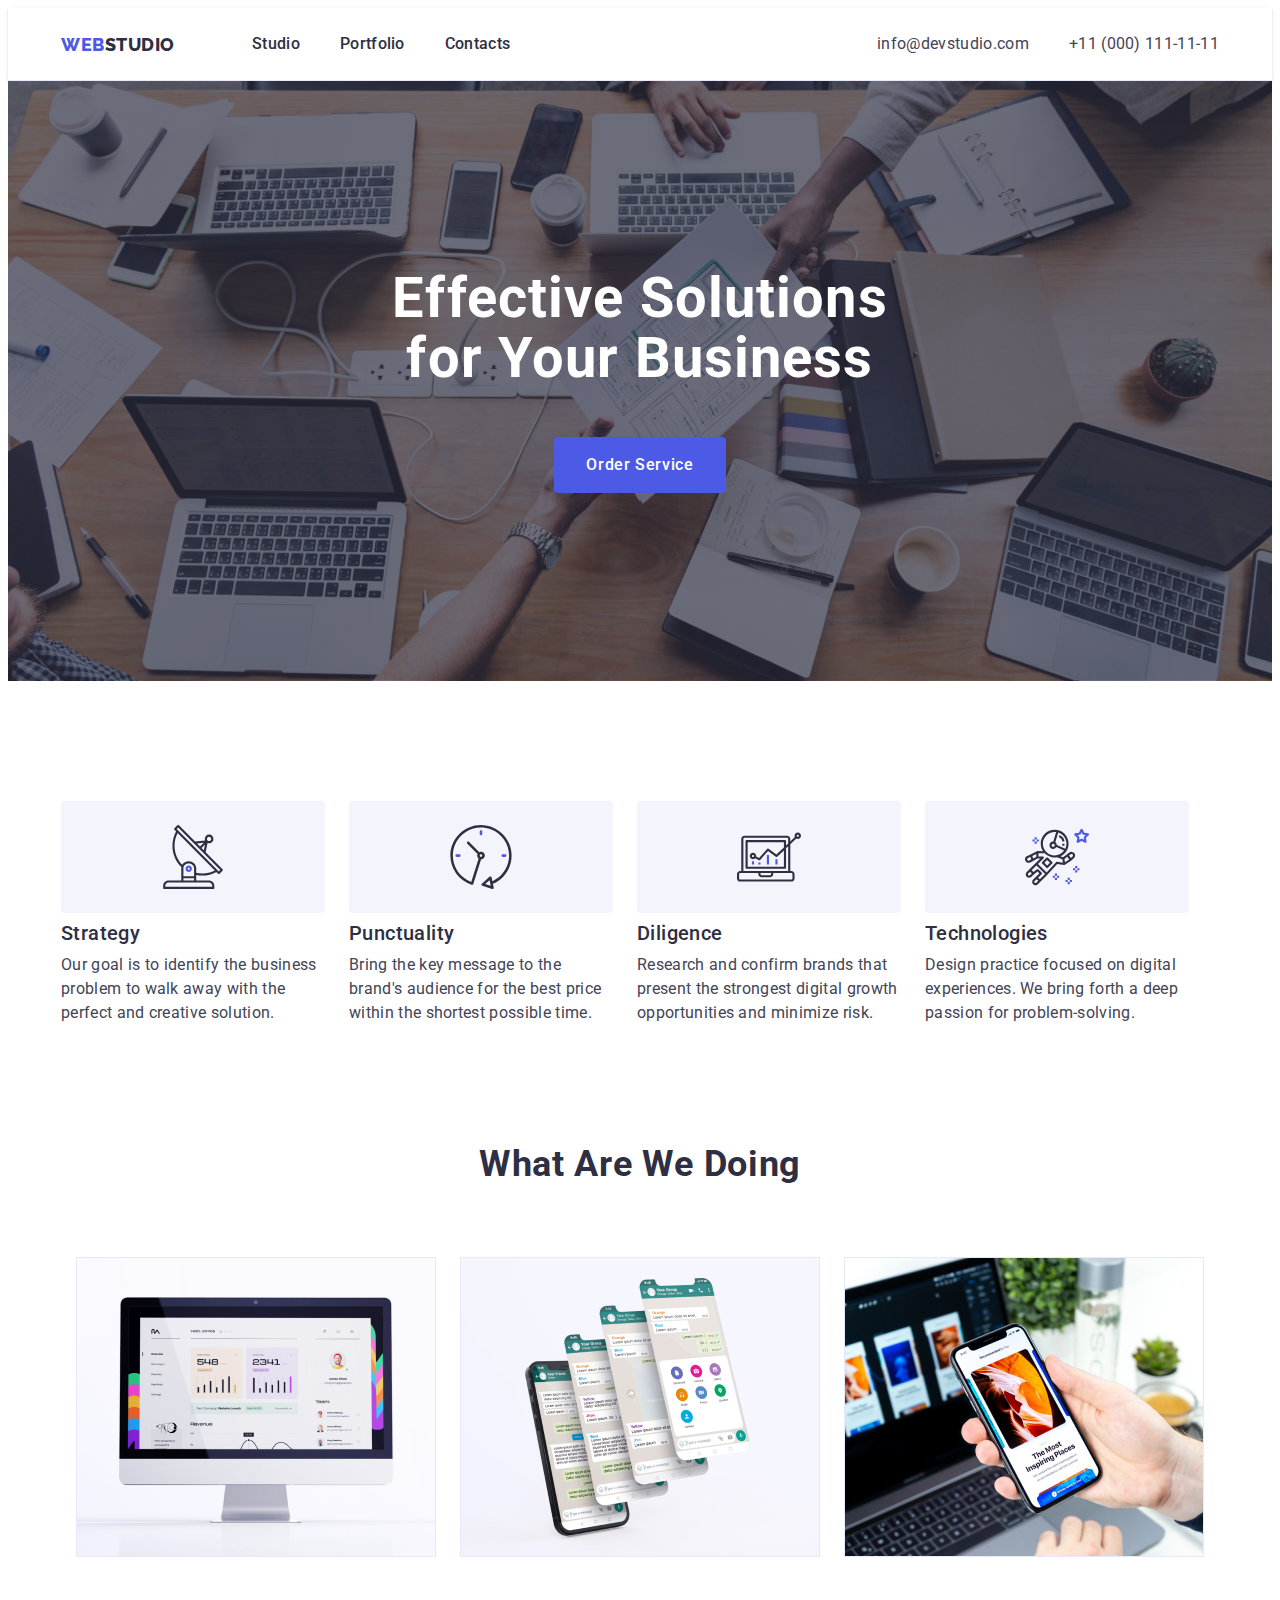
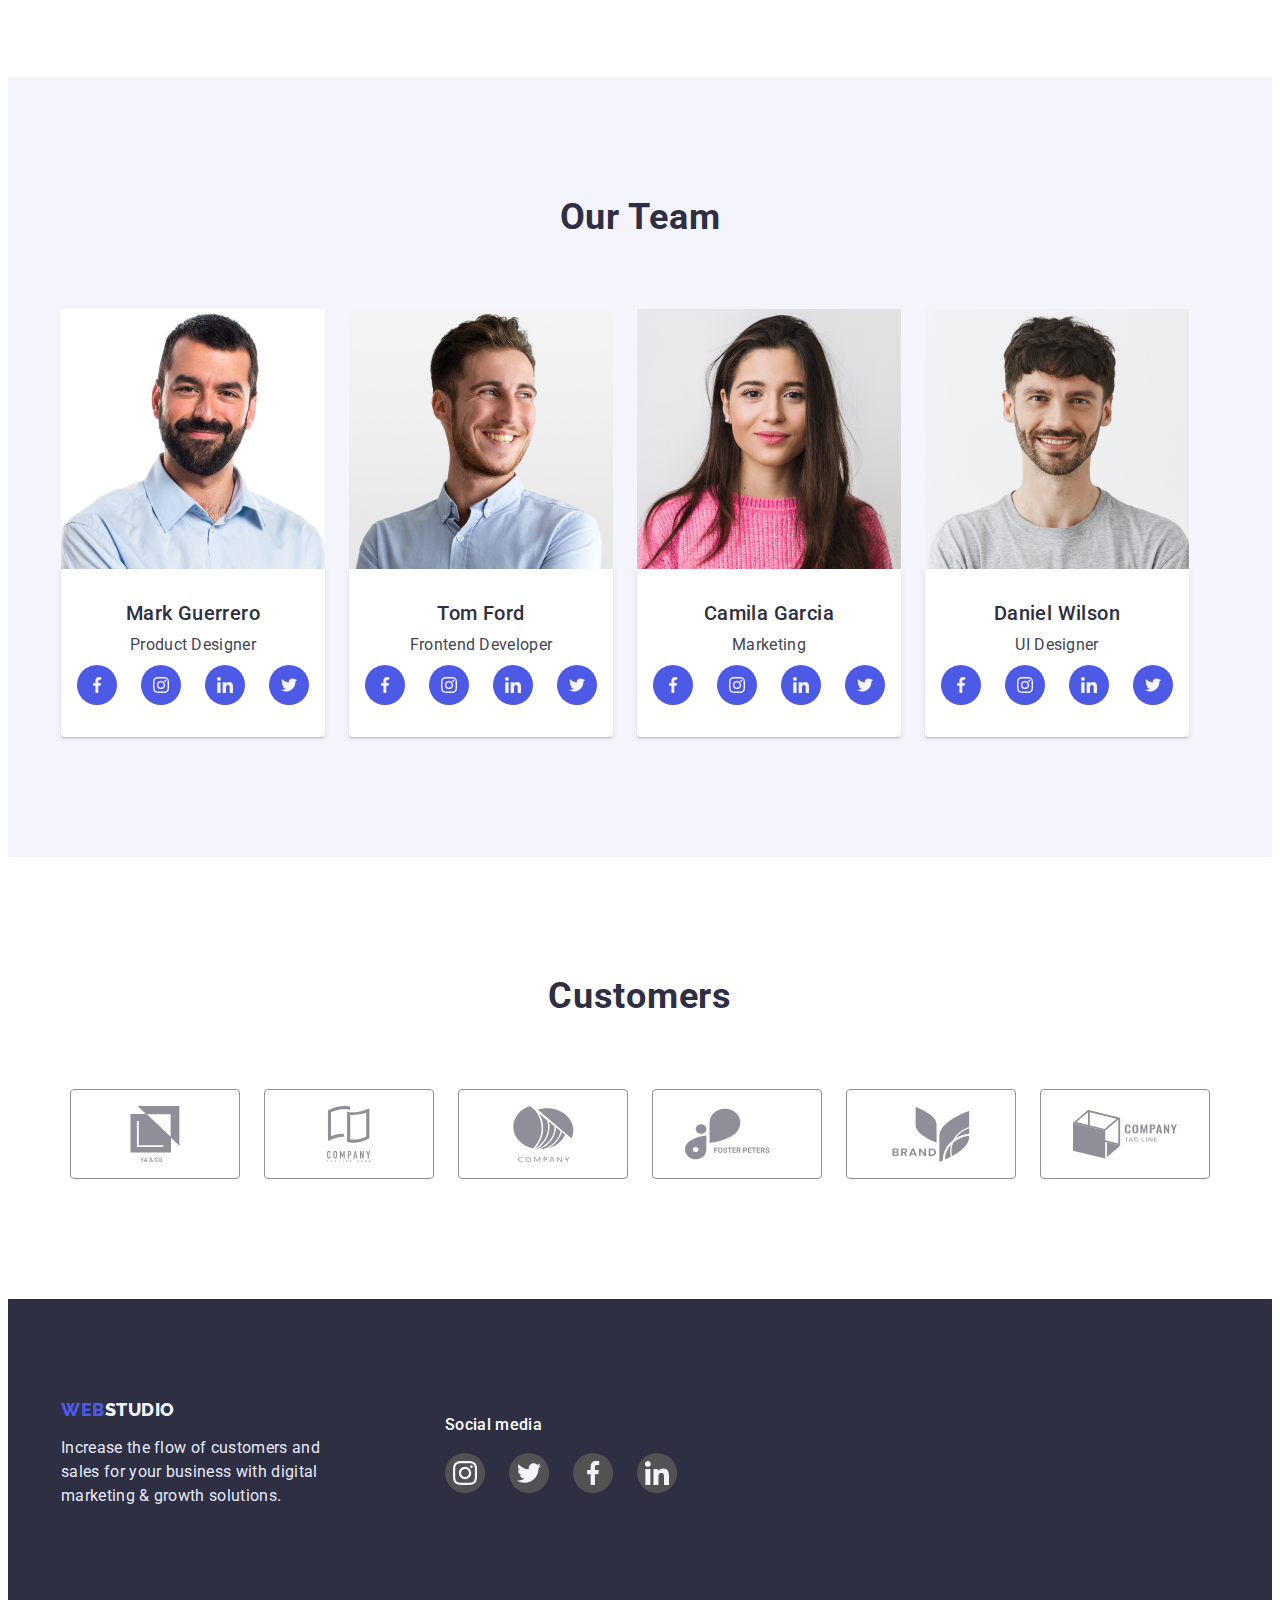
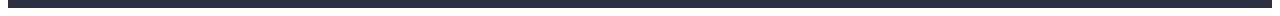
==== commit 4333a65c: "доробив 4 завдання" ====
--- a/index.html
+++ b/index.html
@@ -67,7 +67,7 @@
         </section>
 
 
-        <!-- section two  -->
+        <!------------------------------------------------------ section ABOUT  ------------------------------------------>
         <section class="about">
             <div class="container">
                 <h2 hidden class="section-title">Description</h2>
@@ -130,7 +130,7 @@
                 </ul>
             </div>
         </section>
-        <!-- section tree -->
+        <!---------------------------------------------------- section DOING -------------------------------------------->
         <section class="doing">
             <div class="container">
                 <h2 class="doing-title">What are we doing</h2>
@@ -148,7 +148,7 @@
             </div>
         </section>
 
-        <!-- section four -->
+        <!------------------------------------------------------ section TEAM ------------------------------------------->
         <section class="team">
             <div class="container">
                 <h2 class="team-title">Our Team</h2>
@@ -304,59 +304,51 @@
                 </ul>
             </div>
         </section>
-        <!-- Customers -->
+        <!----------------------------------------------------- Customers ------------------------------------------->
         <section class="customers">
             <div class="container">
                 <h2 class="customers-title">Customers</h2>
                 <ul class="customers-list list">
                     <li class="customers-item">
+                        <div class="customers-hov-foc">
+                            <a href="" class="customers-link link">
+                                <svg class="customers-icon" width="104px" height="56px">
+                                    <use href="./images/Customers/customers-icon.svg#icon-yaco"></use>
+                                </svg>
+                            </a>
+                        </div>
+                    </li>
+                    <li class="customers-item">
                         <a href="" class="customers-link link">
-                            <svg class="customers-icon">
-                                <use href="./images/Customers/customers-icon.svg#icon-yaco" width="104px" height="56px">
-                                </use>
+                            <svg class="customers-icon" width="104px" height="56px">
+                                <use href="./images/Customers/customers-icon.svg#icon-taglinehere"></use>
                             </svg>
                         </a>
                     </li>
                     <li class="customers-item">
                         <a href="" class="customers-link link">
-                            <svg class="customers-icon">
-                                <use href="./images/Customers/customers-icon.svg#icon-taglinehere" width="104px"
-                                    height="56px"></use>
+                            <svg class="customers-icon" width="104px" height="56px">
+                                <use href="./images/Customers/customers-icon.svg#icon-company"></use>
                             </svg>
                         </a>
                     </li>
                     <li class="customers-item">
                         <a href="" class="customers-link link">
-                            <svg class="customers-icon">
-                                <use href="./images/Customers/customers-icon.svg#icon-company" width="104px"
-                                    height="56px">
-                                </use>
+                            <svg class="customers-icon" width="104px" height="56px">
+                                <use href="./images/Customers/customers-icon.svg#icon-foster"></use>
                             </svg>
                         </a>
                     </li>
                     <li class="customers-item">
                         <a href="" class="customers-link link">
-                            <svg class="customers-icon">
-                                <use href="./images/Customers/customers-icon.svg#icon-foster" width="104px"
-                                    height="56px">
-                                </use>
-                            </svg>
-                        </a>
-                    </li>
+                            <svg class="customers-icon" width="104px" height="56px">
+                                <use href="./images/Customers/customers-icon.svg#icon-brand"></use>
+                            </svg>
+                        </a </li>
                     <li class="customers-item">
                         <a href="" class="customers-link link">
-                            <svg class="customers-icon">
-                                <use href="./images/Customers/customers-icon.svg#icon-brand" width="104px"
-                                    height="56px">
-                                </use>
-                            </svg>
-                        </a </li>
-                    <li class="customers-item">
-                        <a href="" class="customers-link link">
-                            <svg class="customers-icon">
-                                <use href="./images/Customers/customers-icon.svg#icon-tagline" width="104px"
-                                    height="56px">
-                                </use>
+                            <svg class="customers-icon" width="104px" height="56px">
+                                <use href="./images/Customers/customers-icon.svg#icon-tagline"></use>
                             </svg>
                         </a>
                     </li>
--- a/css/styles.css
+++ b/css/styles.css
@@ -11,7 +11,7 @@
     --btn-list-background: #404bbf;
     --background-title-color: #2e2f42;
     --icon-background-about: #F4F4FD;
-    --footer-soc-color: #464245;
+    --footer-soc-color: #525252;
 }
 
 p,
@@ -68,9 +68,11 @@
 
 /*------------------------------------------------------------- header----------------------------------------- */
 .header {
-    border: 1px solid #e7e9fc;
+    border-bottom: 1px solid #e7e9fc;
     border-top: transparent;
     padding: 24px 0px;
+    box-shadow: 0px 2px 1px rgba(46, 47, 66, 0.08),
+        0px 1px 1px rgba(46, 47, 66, 0.16), 0px 1px 6px rgba(46, 47, 66, 0.08);
 }
 
 /*-------------------------------------------------------- logo------------------------------------------------ */
@@ -145,8 +147,6 @@
 .adrdress-list {
     display: flex;
     align-items: center;
-    margin-top: 24px;
-    margin-bottom: 24px;
 }
 
 .mail {
@@ -166,14 +166,12 @@
     background-color: var(--background-title-color);
     align-items: center;
     background-color: #7e8291;
-    background-image: linear-gradient(rgba(25, 28, 38, 0.2), rgba(25, 28, 38, 0.2)), url(../images/hero-bg-min.jpg);
-    background-repeat: repeat;
+    background-image: linear-gradient(rgba(46, 47, 66, 0.7), rgba(46, 47, 66, 0.7)), url(../images/hero-bg-min.jpg);
+    background-repeat: no-repeat;
     background-position: center;
     background-size: cover;
-    flex-grow: 1;
     padding: 188px 0;
     max-width: 1440px;
-    height: 600px;
     margin: 0 auto;
 }
 
@@ -212,7 +210,7 @@
 }
 
 
-/** ---------------------------------------------------SECTION two-------------------------------------------- */
+/** ---------------------------------------------------ABOUT SECTION-------------------------------------------- */
 
 .about {
     padding-top: 120px;
@@ -267,7 +265,7 @@
     color: var(--primary-text-color);
 }
 
-/** -------------------------------------------------------SECTION TREE------------------------------------------ */
+/** -------------------------------------------------------DO SECTION------------------------------------------ */
 .doing {
     padding-bottom: 120px;
 }
@@ -293,7 +291,7 @@
 
 .doing-item {}
 
-/*------------------------------------------------------------ SECTION FOUR ------------------------------------------------------------------*/
+/*------------------------------------------------------------ TEAM SECTION ------------------------------------------------------------------*/
 .team {
     padding-bottom: 120px;
     padding-top: 120px;
@@ -377,7 +375,12 @@
     fill: var(--background-color);
 }
 
-/* ---------------------------------------------------------CUSTOMERS-------------------------------------------- */
+.team-soc-link:hover,
+.team-soc-link:focus {
+    background-color: #404BBF;
+}
+
+/* ---------------------------------------------------------CUSTOMERS SECTION-------------------------------------------- */
 .customers {
     display: flex;
     align-items: center;
@@ -402,32 +405,33 @@
     gap: 24px;
 }
 
-.customers-item {
+.customers-item {}
+
+.customers-link {
+    width: 168px;
     height: 88px;
-    width: calc((100%- 120px) / 6);
-}
-
-.customers-link {}
-
-.customers-icon {
-    display: block;
+    display: flex;
     justify-content: center;
     align-items: center;
     border: 1px solid #8E8F99;
     border-radius: 4px;
-    width: 168px;
-    height: 88px;
     fill: #afb1b8;
+}
+
+.customers-link:hover,
+.customers-link:focus {
+    border-color: var(--focus-hover);
+    fill: var(--focus-hover);
+}
+
+.customers-icon {
+    display: flex;
+    justify-content: center;
+    align-items: center;
     margin: 0 auto;
 }
 
-.customers-icon:hover,
-.customers-icon:focus {
-    border: 1px solid var(--focus-hover);
-    color: var(--focus-hover);
-}
-
-/*----------------------------------------------------------------- FOOTER-------------------------------------------------------------------- */
+/*----------------------------------------------------------------- FOOTER SECTION-------------------------------------------------------------------- */
 .footer-copyrigth {
     padding-bottom: 100px;
     padding-top: 100px;
@@ -499,6 +503,7 @@
 .footer-soc-item {
     width: 40px;
     height: 40px;
+    margin-top: 16px;
 }
 
 .footer-soc-link {
@@ -510,14 +515,18 @@
     display: flex;
     align-items: center;
     justify-content: center;
-    margin-top: 16px;
 }
 
 .footer-soc-icon {
     fill: var(--background-color);
 }
 
-/*------------------------------------------------------------ PORTFOLIO----------------------------------------- */
+.footer-soc-link:hover,
+.footer-soc-link:focus {
+    background: #31D0AA;
+}
+
+/*------------------------------------------------------------ PORTFOLIO PAGE ----------------------------------------- */
 .section-portfolio {
     background-color: var(--background-color);
     padding-bottom: 120px;
@@ -533,6 +542,7 @@
     margin-bottom: 72px;
 }
 
+
 .portfolio-list {
     display: flex;
     flex-wrap: wrap;
@@ -541,6 +551,12 @@
 
 .portfolio-item {
     width: calc((100% - 48px) / 3);
+}
+
+.portfolio-link {
+    display: block;
+    box-shadow: 0px 2px 1px rgba(46, 47, 66, 0.08),
+        0px 1px 1px rgba(46, 47, 66, 0.16), 0px 1px 6px rgba(46, 47, 66, 0.08);
 }
 
 .portfolio-subject {
@@ -569,9 +585,9 @@
     border-top: transparent;
 }
 
-.portfolio-wrap:hover,
-.portfolio-wrap:focus {
-    box-shadow: 0px 1px 6px rgba(46, 47, 66, 0.08), 0px 1px 1px rgba(46, 47, 66, 0.16), 0px 2px 1px rgba(46, 47, 66, 0.08);
+.box-shadow:hover,
+.box-shadow:focus {
+    box-shadow: 0px 1px 6px rgba(37, 38, 51, 0.08), 0px 1px 1px rgba(46, 47, 66, 0.16), 0px 2px 1px rgba(46, 47, 66, 0.08);
 }
 
 
@@ -591,6 +607,8 @@
     border: 1px solid #E7E9FC;
     border-radius: 4px;
     padding: 12px 24px;
+    box-shadow: 0px 2px 1px rgba(46, 47, 66, 0.08),
+        0px 1px 1px rgba(46, 47, 66, 0.16), 0px 1px 6px rgba(46, 47, 66, 0.08);
 }
 
 .btn-list:is(:hover, :focus) {
